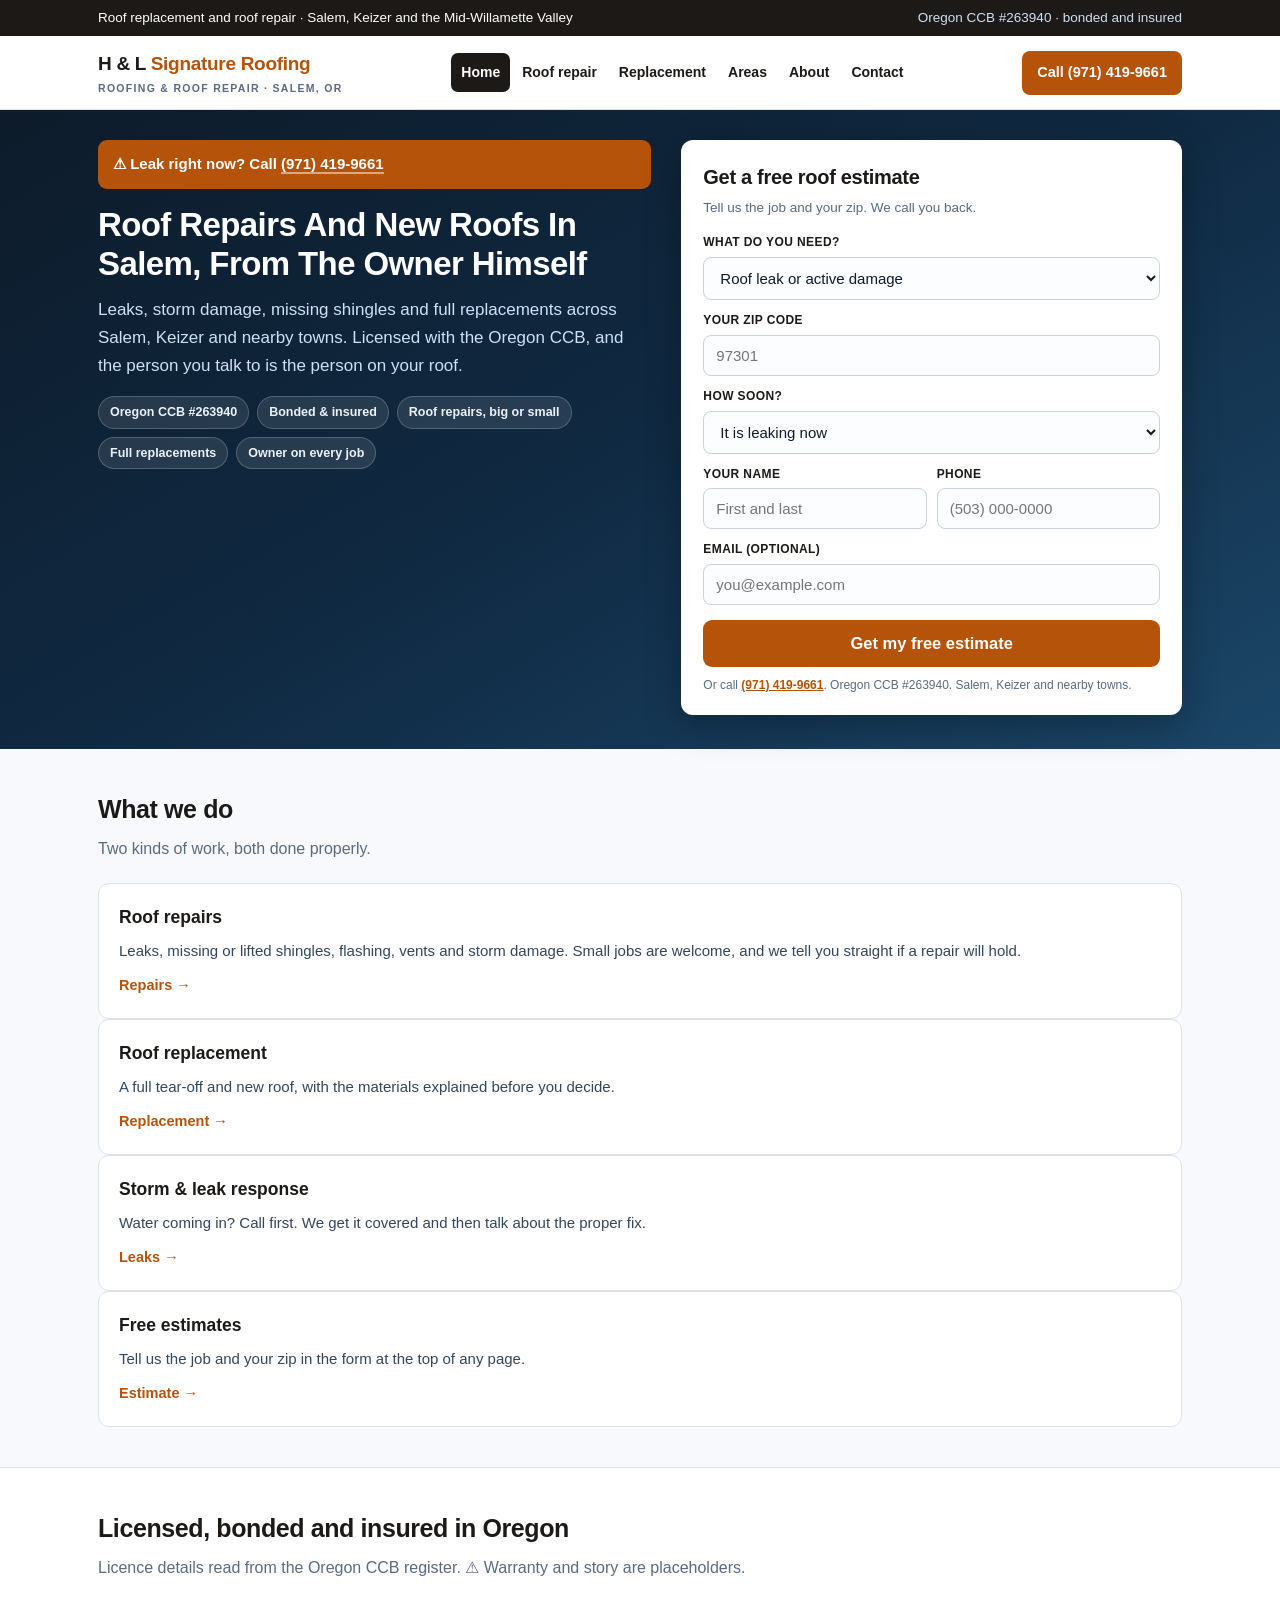
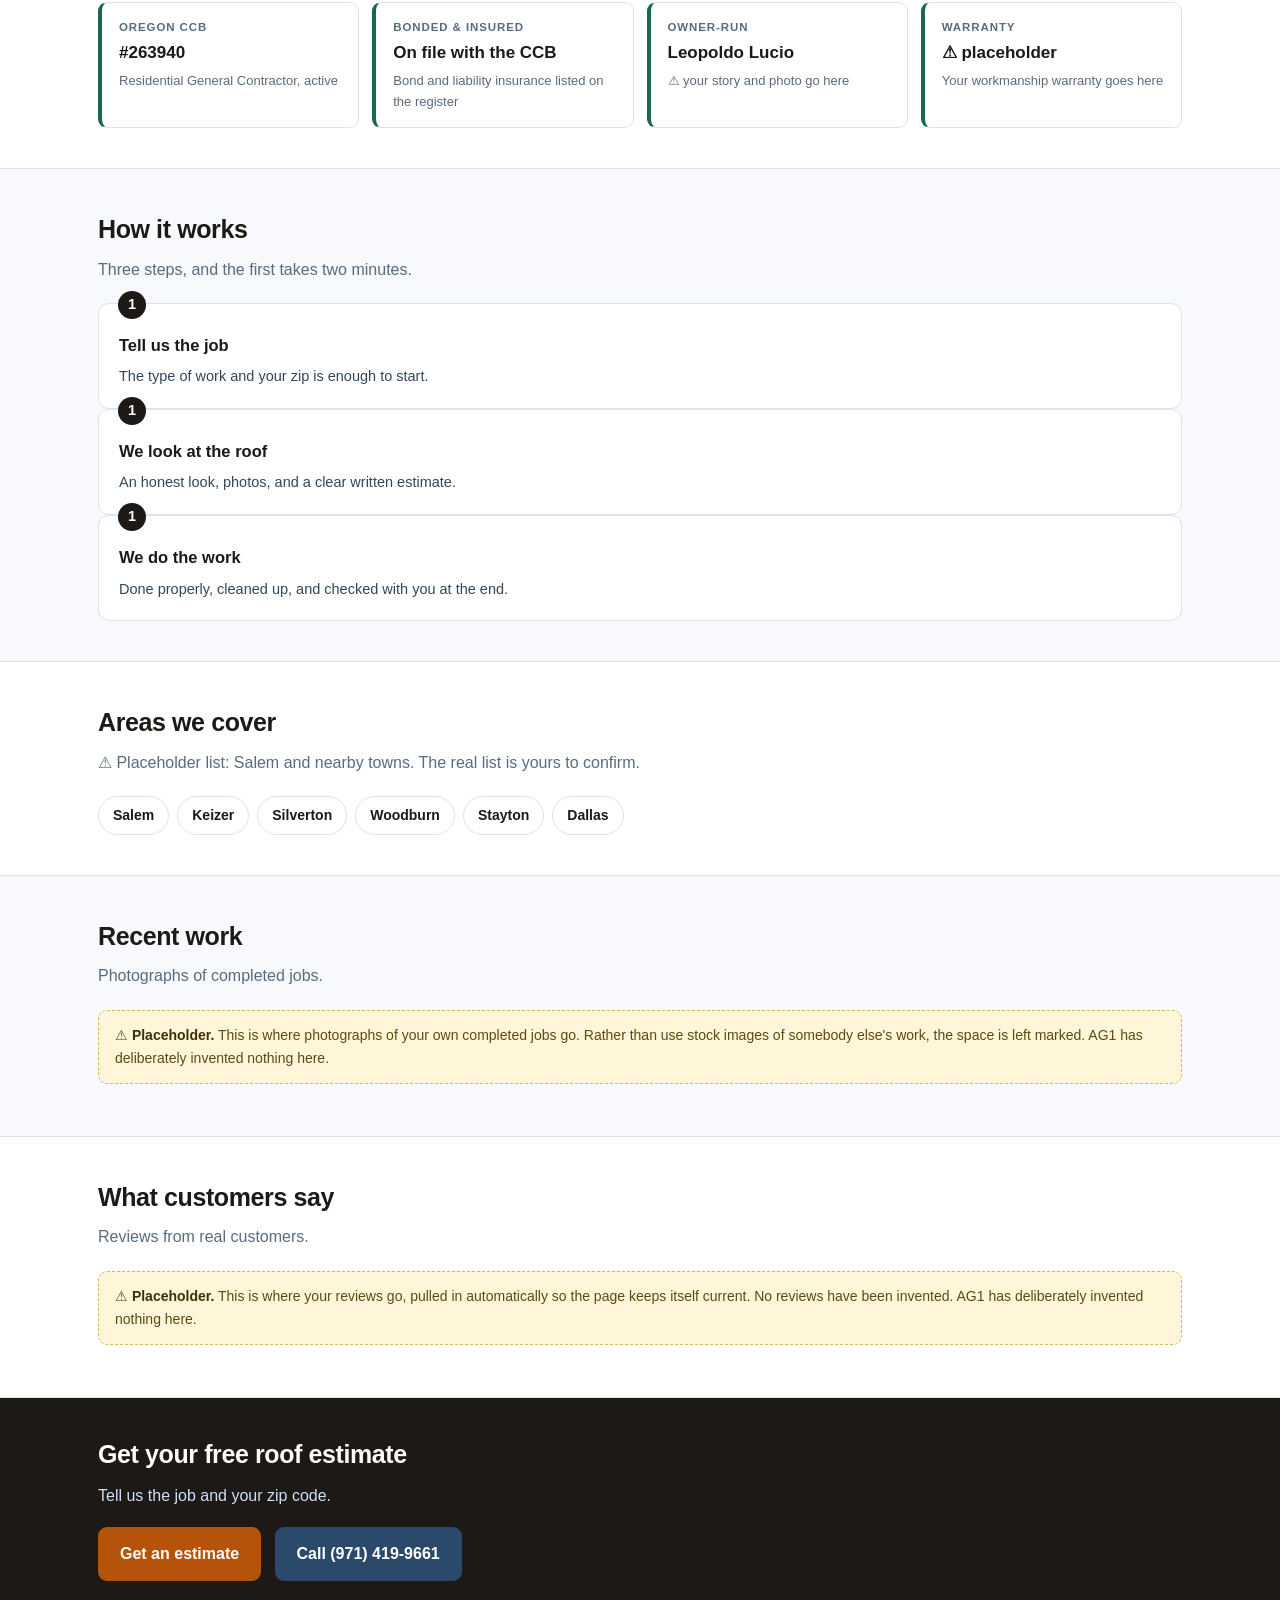
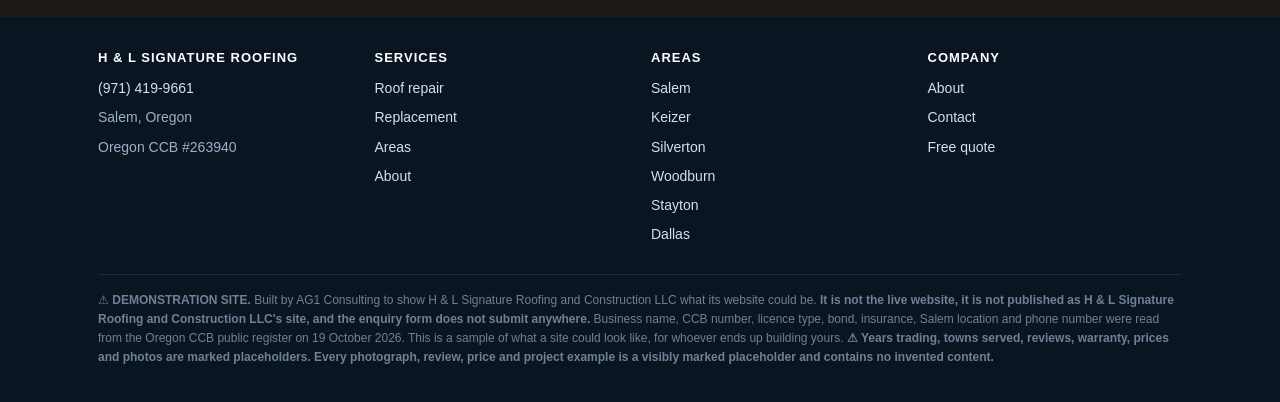
==== index.html @ 2bf4cd98 "Build AG1 asset pack" ====
<!doctype html>
<html lang="en"><head><meta charset="utf-8">
<meta name="viewport" content="width=device-width,initial-scale=1">
<meta name="robots" content="noindex,nofollow">
<title>Roofing &amp; Roof Repair in Salem, OR | H &amp; L Signature Roofing</title><meta name="description" content="Owner-run roofing contractor in Salem, Oregon. Roof replacement, new roofs and roof repairs across Salem, Keizer and nearby towns. Oregon CCB #263940.">
<link rel="stylesheet" href="styles.css">
<script type="application/ld+json">{"@context":"https://schema.org","@type":"RoofingContractor","name":"H & L Signature Roofing and Construction LLC","telephone":"+19714199661","address":{"@type":"PostalAddress","addressLocality":"Salem","addressRegion":"OR","postalCode":"97305","addressCountry":"US"},"areaServed":["Salem OR","Keizer OR","Silverton OR","Woodburn OR","Stayton OR","Dallas OR"]}</script></head><body>
<div class="top"><div class="wrap"><span>Roof replacement and roof repair &middot; Salem, Keizer and the Mid-Willamette Valley</span><span class="em">Oregon CCB #263940 &middot; bonded and insured</span></div></div>
<header><div class="wrap">
<a class="logo" href="index.html">H &amp; L <span>Signature Roofing</span><small>Roofing &amp; roof repair &middot; Salem, OR</small></a>
<nav class="main"><a href="index.html" class="on">Home</a><a href="roof-repair.html">Roof repair</a><a href="roof-replacement.html">Replacement</a><a href="areas.html">Areas</a><a href="about.html">About</a><a href="contact.html">Contact</a></nav>
<a class="callbtn" href="tel:+19714199661">Call (971) 419-9661</a></div></header>
<section class="hero"><div class="wrap"><div class="grid">
<div><div class="urgent">&#9888; Leak right now? Call <a href="tel:+19714199661">(971) 419-9661</a></div><h1>Roof Repairs And New Roofs In Salem, From The Owner Himself</h1><p class="lede">Leaks, storm damage, missing shingles and full replacements across Salem, Keizer and nearby towns. Licensed with the Oregon CCB, and the person you talk to is the person on your roof.</p><div class="badges"><span>Oregon CCB #263940</span><span>Bonded &amp; insured</span><span>Roof repairs, big or small</span><span>Full replacements</span><span>Owner on every job</span></div></div>
<div><form class="quote" method="post" action="#" novalidate>
<h2>Get a free roof estimate</h2><div class="sub">Tell us the job and your zip. We call you back.</div>
<label for="jt">What do you need?</label>
<select id="jt" name="job_type"><option>Roof leak or active damage</option><option>Small repair (shingles, flashing, vents)</option><option>Storm or wind damage</option><option>Full roof replacement</option><option>New roof (new build or addition)</option><option>Roof inspection before buying or selling</option><option>Gutters or other exterior work</option></select>
<label for="zp">Your zip code</label>
<input id="zp" name="zip" placeholder="97301">
<label for="wh">How soon?</label>
<select id="wh" name="when"><option>It is leaking now</option><option>This week</option><option>Within a month</option><option>Planning ahead / getting pricing</option></select>
<div class="row"><div><label for="nm">Your name</label>
<input id="nm" name="name" placeholder="First and last"></div>
<div><label for="ph">Phone</label>
<input id="ph" name="phone" inputmode="tel" placeholder="(503) 000-0000"></div></div>
<label for="em">Email (optional)</label><input id="em" name="email" placeholder="you@example.com">
<button type="submit">Get my free estimate</button>
<div class="fine">Or call <a href="tel:+19714199661"><b>(971) 419-9661</b></a>. Oregon CCB #263940. Salem, Keizer and nearby towns.</div></form></div></div></div></section>
<section><div class="wrap"><h2 class="sec">What we do</h2><p class="sub">Two kinds of work, both done properly.</p><div class="c"><h3>Roof repairs</h3><p>Leaks, missing or lifted shingles, flashing, vents and storm damage. Small jobs are welcome, and we tell you straight if a repair will hold.</p><a href="roof-repair.html">Repairs &rarr;</a></div><div class="c"><h3>Roof replacement</h3><p>A full tear-off and new roof, with the materials explained before you decide.</p><a href="roof-replacement.html">Replacement &rarr;</a></div><div class="c"><h3>Storm &amp; leak response</h3><p>Water coming in? Call first. We get it covered and then talk about the proper fix.</p><a href="roof-repair.html">Leaks &rarr;</a></div><div class="c"><h3>Free estimates</h3><p>Tell us the job and your zip in the form at the top of any page.</p><a href="quote.html">Estimate &rarr;</a></div></div></section><section class="alt"><div class="wrap"><h2 class="sec">Licensed, bonded and insured in Oregon</h2><p class="sub">Licence details read from the Oregon CCB register. &#9888; Warranty and story are placeholders.</p><div class="trust"><div class="tr"><div class="k">Oregon CCB</div><div class="v">#263940</div><div class="s">Residential General Contractor, active</div></div><div class="tr"><div class="k">Bonded &amp; insured</div><div class="v">On file with the CCB</div><div class="s">Bond and liability insurance listed on the register</div></div><div class="tr"><div class="k">Owner-run</div><div class="v">Leopoldo Lucio</div><div class="s">&#9888; your story and photo go here</div></div><div class="tr"><div class="k">Warranty</div><div class="v">&#9888; placeholder</div><div class="s">Your workmanship warranty goes here</div></div></div></div></section><section><div class="wrap"><h2 class="sec">How it works</h2><p class="sub">Three steps, and the first takes two minutes.</p><div class="step"><h3>Tell us the job</h3><p>The type of work and your zip is enough to start.</p></div><div class="step"><h3>We look at the roof</h3><p>An honest look, photos, and a clear written estimate.</p></div><div class="step"><h3>We do the work</h3><p>Done properly, cleaned up, and checked with you at the end.</p></div></div></section><section class="alt"><div class="wrap"><h2 class="sec">Areas we cover</h2><p class="sub">&#9888; Placeholder list: Salem and nearby towns. The real list is yours to confirm.</p><div class="areas"><a href="area-salem.html">Salem</a><a href="area-keizer.html">Keizer</a><a href="area-silverton.html">Silverton</a><a href="area-woodburn.html">Woodburn</a><a href="area-stayton.html">Stayton</a><a href="area-dallas-or.html">Dallas</a></div></div></section><section><div class="wrap"><h2 class="sec">Recent work</h2><p class="sub">Photographs of completed jobs.</p><div class="ph">&#9888; <b>Placeholder.</b> This is where photographs of your own completed jobs go. Rather than use stock images of somebody else's work, the space is left marked. AG1 has deliberately invented nothing here.</div></div></section><section class="alt"><div class="wrap"><h2 class="sec">What customers say</h2><p class="sub">Reviews from real customers.</p><div class="ph">&#9888; <b>Placeholder.</b> This is where your reviews go, pulled in automatically so the page keeps itself current. No reviews have been invented. AG1 has deliberately invented nothing here.</div></div></section>
<section class="cta"><div class="wrap"><h2>Get your free roof estimate</h2><p>Tell us the job and your zip code.</p>
<a class="b" href="quote.html">Get an estimate</a> &nbsp;
<a class="b" style="background:#2b4a6b" href="tel:+19714199661">Call (971) 419-9661</a></div></section>
<footer><div class="wrap"><div class="g">
<div><h4>H &amp; L Signature Roofing</h4><ul><li><a href="tel:+19714199661">(971) 419-9661</a></li>
<li>Salem, Oregon</li><li>Oregon CCB #263940</li></ul></div>
<div><h4>Services</h4><ul><li><a href="roof-repair.html">Roof repair</a></li><li><a href="roof-replacement.html">Replacement</a></li><li><a href="areas.html">Areas</a></li><li><a href="about.html">About</a></li></ul></div>
<div><h4>Areas</h4><ul><li><a href="area-salem.html">Salem</a></li><li><a href="area-keizer.html">Keizer</a></li><li><a href="area-silverton.html">Silverton</a></li><li><a href="area-woodburn.html">Woodburn</a></li><li><a href="area-stayton.html">Stayton</a></li><li><a href="area-dallas-or.html">Dallas</a></li></ul></div>
<div><h4>Company</h4><ul><li><a href="about.html">About</a></li>
<li><a href="contact.html">Contact</a></li><li><a href="quote.html">Free quote</a></li></ul></div>
</div><div class="legal">&#9888; <b>DEMONSTRATION SITE.</b> Built by AG1 Consulting to show
H &amp; L Signature Roofing and Construction LLC what its website could be. <b>It is not the live website, it is not published as
H &amp; L Signature Roofing and Construction LLC's site, and the enquiry form does not submit anywhere.</b> Business name, CCB number, licence type, bond, insurance, Salem location and phone number were read from the Oregon CCB public register on 19 October 2026. This is a sample of what a site could look like, for whoever ends up building yours. <b>&#9888; Years trading, towns served, reviews, warranty, prices and photos are marked placeholders.</b>
<b>Every photograph, review, price and project example is a visibly marked placeholder and
contains no invented content.</b></div></div></footer></body></html>
---- styles.css ----
:root{
--ink:#0d1b2a;--navy:#1c1917;--slate:#486581;--line:#dbe4ee;--bg:#f7f9fc;--panel:#fff;
--rust:#b45309;--rust-d:#92400e;--amber:#f0a92c;--green:#17694a;--mut:#5a6b7f}
*{box-sizing:border-box}
html,body{margin:0;background:var(--bg);color:var(--ink);
font:16px/1.65 -apple-system,BlinkMacSystemFont,"Segoe UI",Roboto,Helvetica,Arial,sans-serif}
a{color:var(--rust)}
.wrap{max-width:1120px;margin:0 auto;padding:0 18px}
.top{background:var(--navy);color:#fff;font-size:13.5px}
.top .wrap{display:flex;gap:16px;align-items:center;justify-content:space-between;
padding:7px 18px;flex-wrap:wrap}
.top a{color:#ffd79a;text-decoration:none;font-weight:700}
.top .em{color:#cfe0f5}
header{background:var(--panel);border-bottom:1px solid var(--line);position:sticky;top:0;z-index:20}
header .wrap{display:flex;align-items:center;justify-content:space-between;padding:12px 18px;gap:14px}
.logo{font-weight:800;font-size:19px;letter-spacing:-.3px;color:var(--navy);text-decoration:none}
.logo span{color:var(--rust)}
.logo small{display:block;font-size:10.5px;letter-spacing:1.3px;text-transform:uppercase;
color:var(--mut);font-weight:700}
nav.main{display:flex;gap:2px;flex-wrap:wrap}
nav.main a{color:var(--navy);text-decoration:none;font-size:14px;font-weight:600;padding:8px 10px;
border-radius:7px}
nav.main a:hover{background:#eef3f9}
nav.main a.on{background:var(--navy);color:#fff}
.callbtn{background:var(--rust);color:#fff !important;padding:10px 15px;border-radius:8px;
text-decoration:none;font-weight:800;font-size:14.5px;white-space:nowrap}
.hero{background:linear-gradient(150deg,#0d1b2a 0%,#102a43 52%,#1b4668 100%);color:#fff;
padding:30px 0 34px}
.hero .grid{display:grid;grid-template-columns:1.05fr .95fr;gap:30px;align-items:start}
.hero h1{font-size:33px;line-height:1.2;margin:0 0 12px;letter-spacing:-.6px}
.hero p.lede{font-size:17px;color:#cfe0f5;margin:0 0 16px}
.badges{display:flex;gap:8px;flex-wrap:wrap;margin-top:16px}
.badges span{background:rgba(255,255,255,.1);border:1px solid rgba(255,255,255,.2);
border-radius:999px;padding:5px 11px;font-size:12.5px;color:#eaf2fb;font-weight:600}
.urgent{background:var(--rust);border-radius:9px;padding:12px 15px;margin-bottom:16px;
font-weight:700;font-size:15px}
.urgent a{color:#fff;text-decoration:none;border-bottom:2px solid rgba(255,255,255,.5)}
.quote{background:#fff;border-radius:12px;padding:21px 22px;box-shadow:0 10px 36px rgba(0,0,0,.28)}
.quote h2{margin:0 0 3px;font-size:20px;color:var(--navy);letter-spacing:-.3px}
.quote .sub{color:var(--mut);font-size:13.5px;margin-bottom:14px}
.quote label{display:block;font-size:12px;font-weight:800;color:var(--navy);
letter-spacing:.4px;text-transform:uppercase;margin:11px 0 4px}
.quote input,.quote select,.quote textarea{width:100%;padding:11px 12px;border:1px solid #c6d3e2;
border-radius:8px;font-size:15px;font-family:inherit;color:var(--ink);background:#fcfdff}
.quote .row{display:grid;grid-template-columns:1fr 1fr;gap:10px}
.quote button{width:100%;margin-top:15px;background:var(--rust);color:#fff;border:0;
border-radius:9px;padding:14px;font-size:16.5px;font-weight:800;cursor:pointer;font-family:inherit}
.quote button:hover{background:var(--rust-d)}
.quote .fine{color:var(--mut);font-size:12px;margin-top:9px;line-height:1.5}
section{padding:40px 0}
section.alt{background:var(--panel);border-top:1px solid var(--line);border-bottom:1px solid var(--line)}
h2.sec{font-size:25px;letter-spacing:-.4px;margin:0 0 6px;color:var(--navy)}
p.sub{color:var(--mut);margin:0 0 20px;font-size:16px}
.cards{display:grid;grid-template-columns:repeat(auto-fit,minmax(252px,1fr));gap:15px}
.c{background:#fff;border:1px solid var(--line);border-radius:11px;padding:19px 20px}
.c h3{margin:0 0 7px;font-size:17.5px;color:var(--navy)}
.c p{margin:0 0 9px;color:#33475b;font-size:15px}
.c a{font-weight:700;font-size:14.5px;text-decoration:none}
.c ul{margin:0;padding-left:19px;color:#33475b;font-size:14.5px}.c li{margin-bottom:5px}
.steps{counter-reset:s;display:grid;grid-template-columns:repeat(auto-fit,minmax(215px,1fr));gap:15px}
.step{background:#fff;border:1px solid var(--line);border-radius:11px;padding:19px 20px;
position:relative}
.step:before{counter-increment:s;content:counter(s);position:absolute;top:-13px;left:19px;
background:var(--navy);color:#fff;width:28px;height:28px;border-radius:50%;display:flex;
align-items:center;justify-content:center;font-weight:800;font-size:14.5px}
.step h3{margin:9px 0 6px;font-size:16.5px;color:var(--navy)}
.step p{margin:0;color:#33475b;font-size:14.5px}
.ph{background:#fff6d9;border:1px dashed #d8b65c;border-radius:9px;padding:13px 16px;
color:#5c4a12;font-size:14px;margin:12px 0}
.ph b{color:#3d3008}
.trust{display:grid;grid-template-columns:repeat(auto-fit,minmax(196px,1fr));gap:13px}
.tr{background:#fff;border:1px solid var(--line);border-left:4px solid var(--green);
border-radius:9px;padding:15px 17px}
.tr .k{font-size:11.5px;letter-spacing:.9px;text-transform:uppercase;color:var(--mut);font-weight:800}
.tr .v{font-size:17px;font-weight:800;color:var(--navy);margin-top:3px}
.tr .s{font-size:13px;color:var(--mut);margin-top:2px}
.areas{display:flex;flex-wrap:wrap;gap:8px}
.areas a{background:#fff;border:1px solid var(--line);border-radius:999px;padding:7px 14px;
text-decoration:none;color:var(--navy);font-weight:600;font-size:14px}
.areas a:hover{border-color:var(--rust);color:var(--rust)}
.cta{background:var(--navy);color:#fff;padding:36px 0}
.cta h2{color:#fff;font-size:25px;margin:0 0 8px;letter-spacing:-.4px}
.cta p{color:#cfe0f5;margin:0 0 17px}
.cta a.b{background:var(--rust);color:#fff;text-decoration:none;padding:14px 22px;
border-radius:9px;font-weight:800;display:inline-block}
footer{background:#0a1522;color:#9bb0c6;padding:30px 0 34px;font-size:14px}
footer a{color:#cfe0f5;text-decoration:none}
footer .g{display:grid;grid-template-columns:repeat(auto-fit,minmax(192px,1fr));gap:22px}
footer h4{color:#fff;font-size:13px;letter-spacing:1px;text-transform:uppercase;margin:0 0 9px}
footer ul{list-style:none;margin:0;padding:0}footer li{margin-bottom:6px}
footer .legal{border-top:1px solid #1b2a3c;margin-top:22px;padding-top:16px;font-size:12px;
color:#6f8196;line-height:1.6}
@media(max-width:900px){.hero .grid{grid-template-columns:1fr}.hero h1{font-size:27px}}
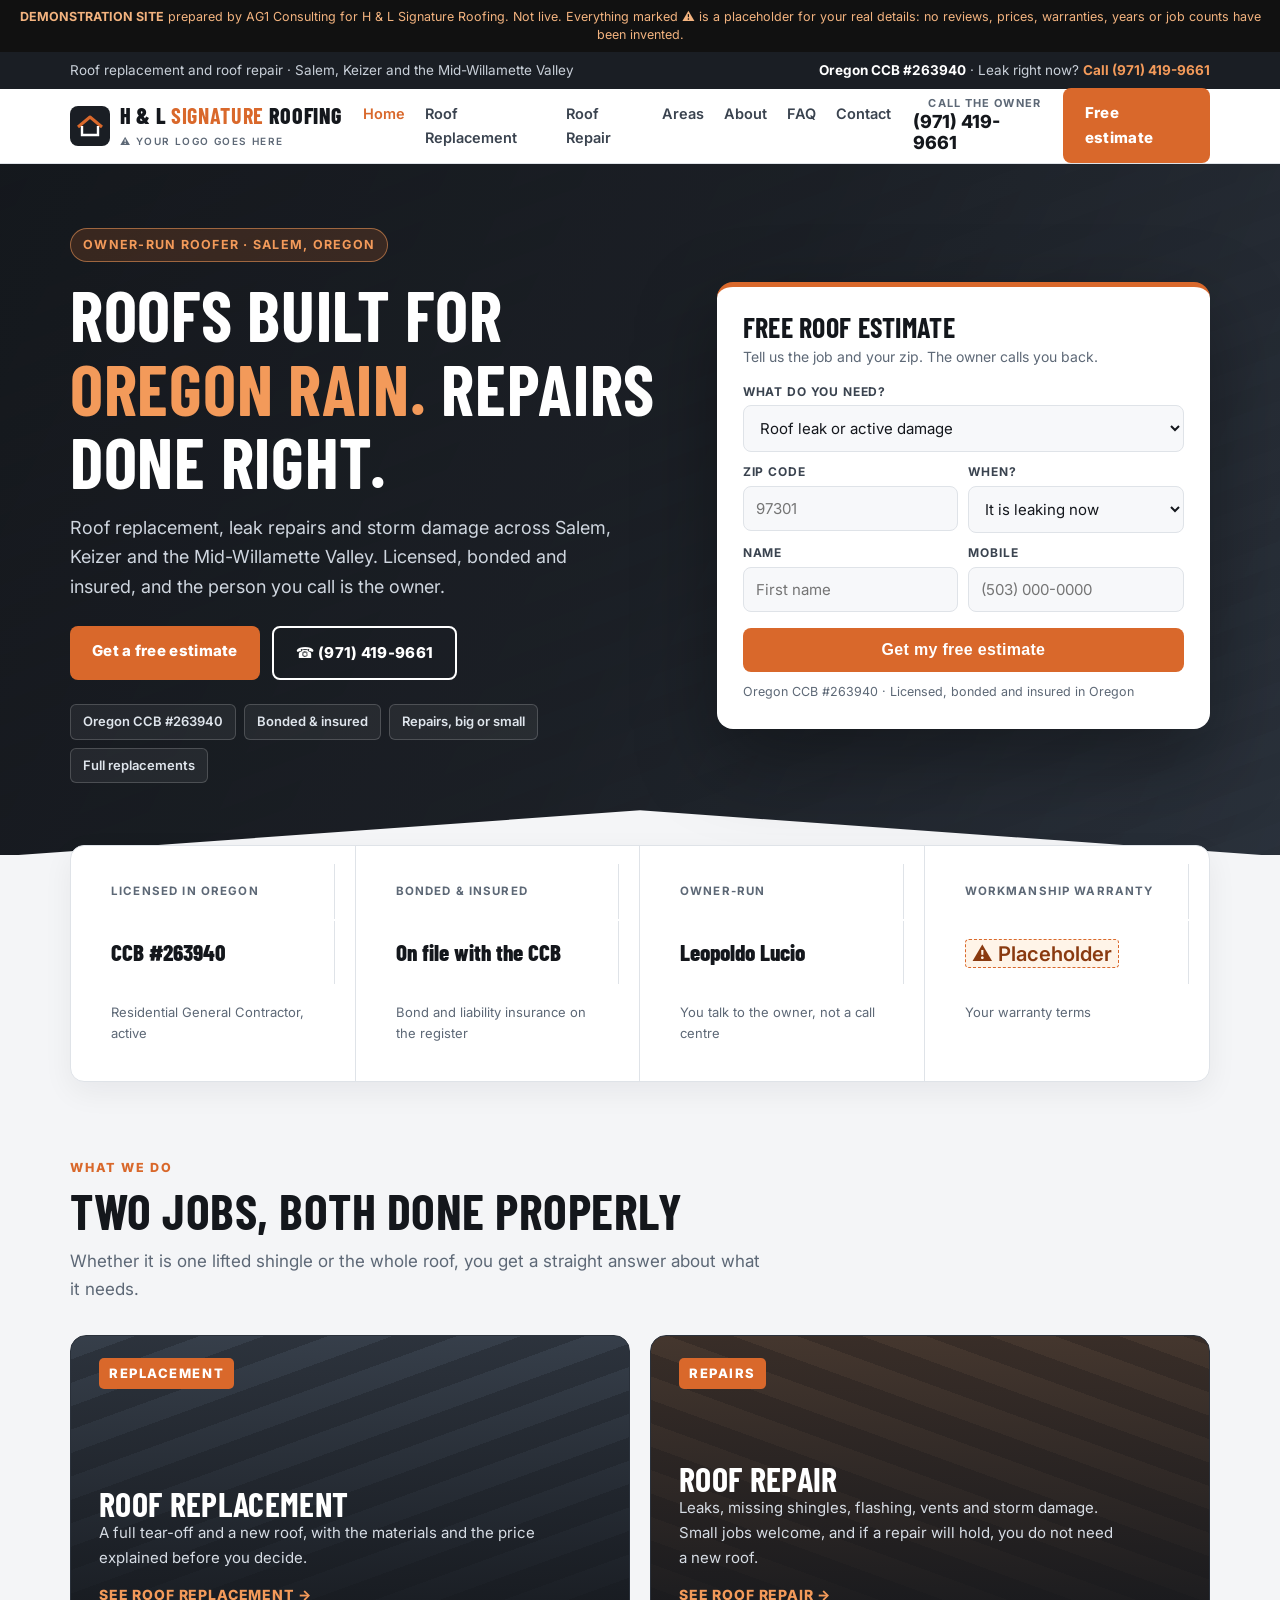
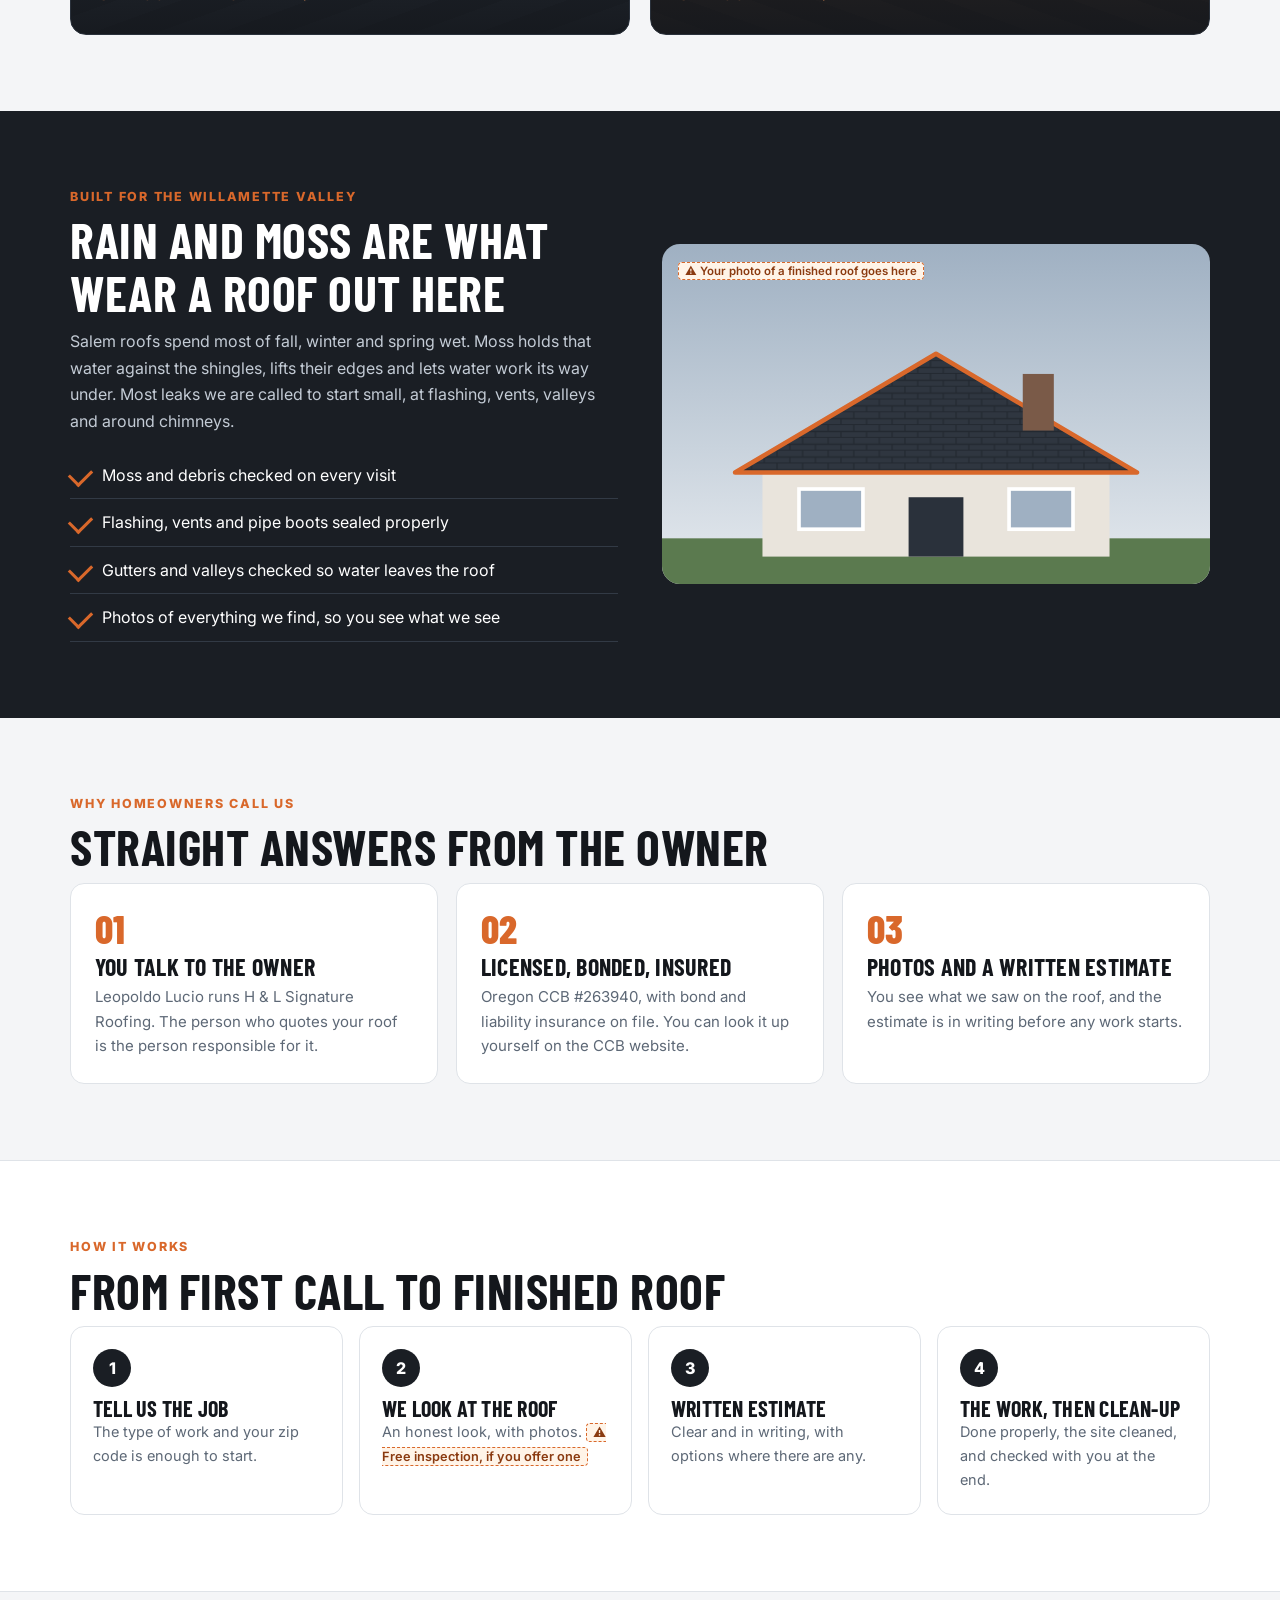
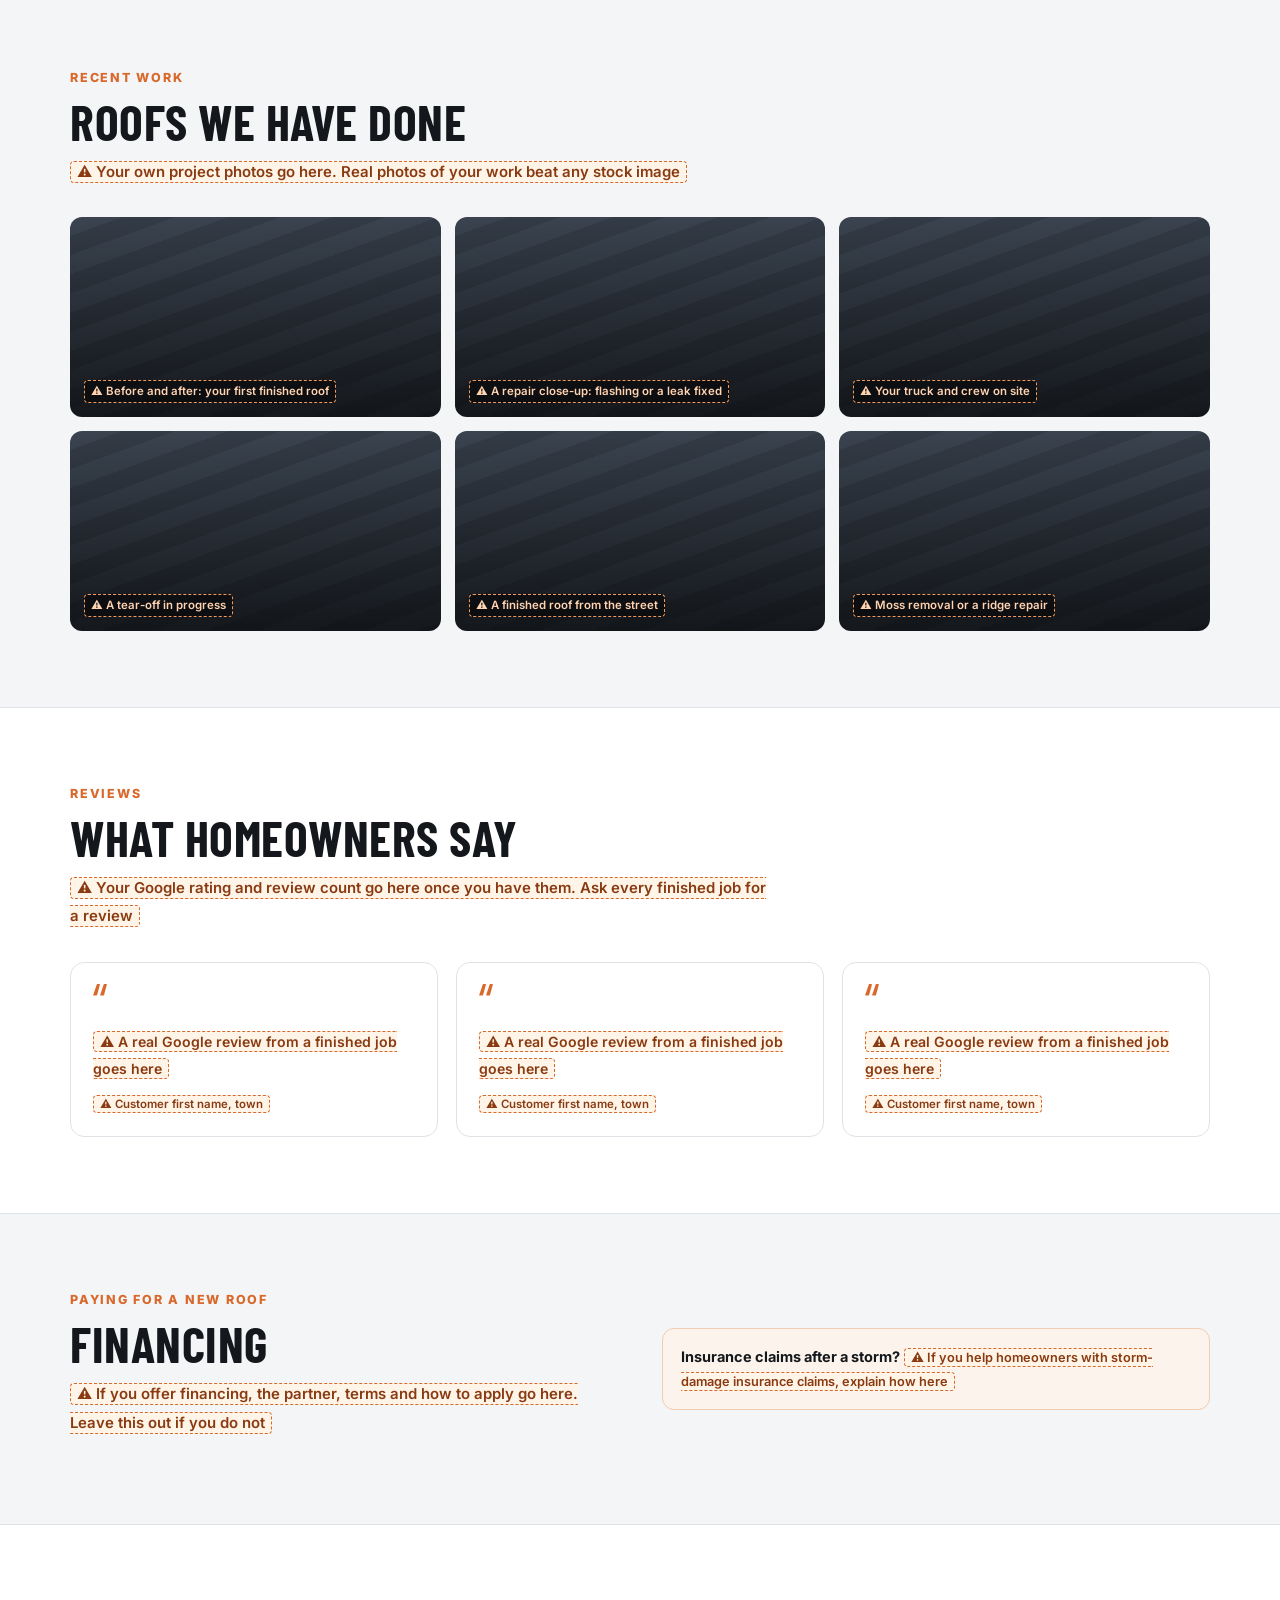
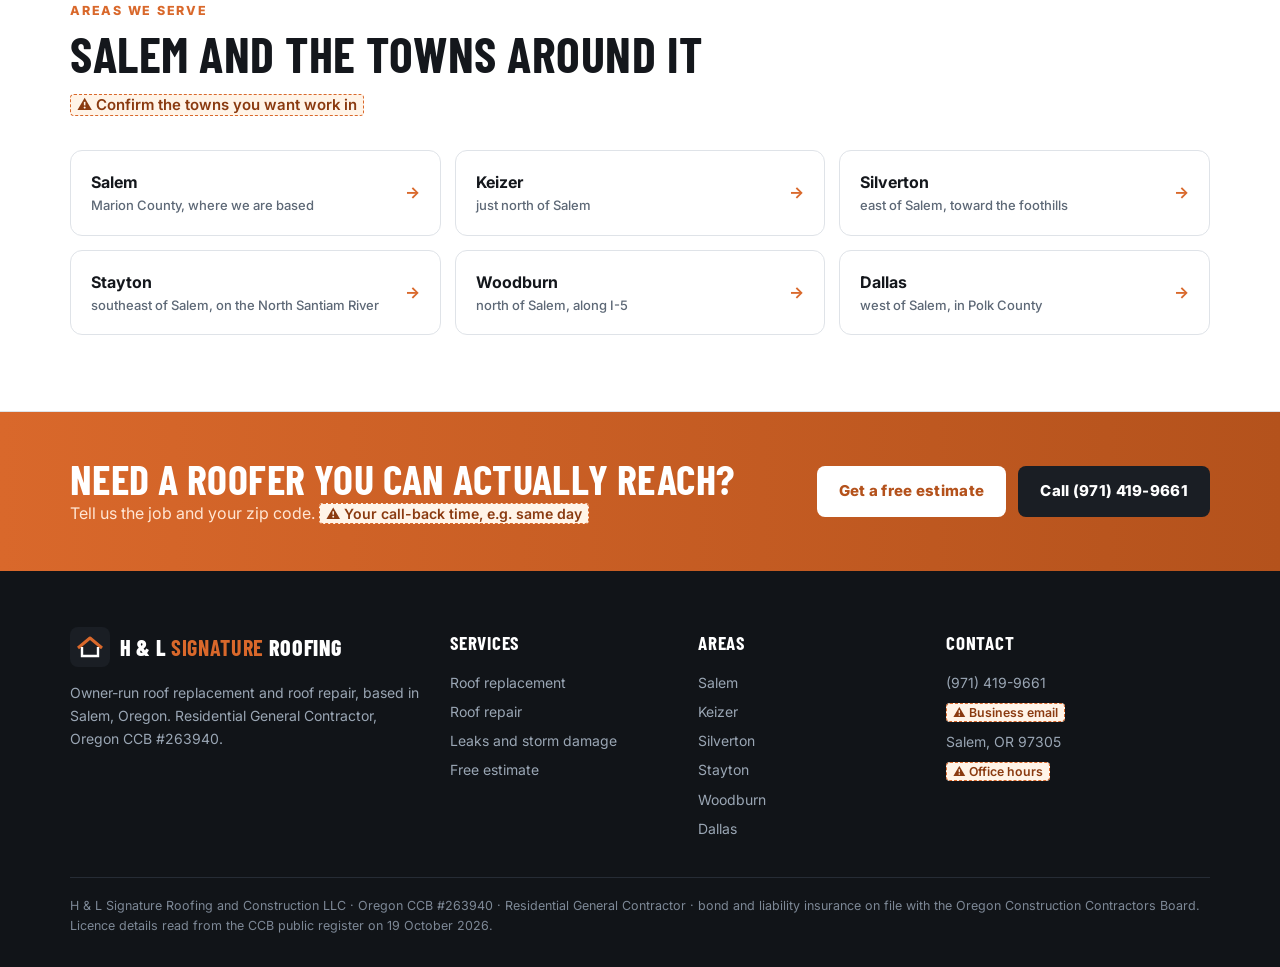
==== commit e6a3badf: "Build AG1 asset pack" ====
--- a/index.html
+++ b/index.html
@@ -1,45 +1,72 @@
-<!doctype html>
-<html lang="en"><head><meta charset="utf-8">
-<meta name="viewport" content="width=device-width,initial-scale=1">
-<meta name="robots" content="noindex,nofollow">
-<title>Roofing &amp; Roof Repair in Salem, OR | H &amp; L Signature Roofing</title><meta name="description" content="Owner-run roofing contractor in Salem, Oregon. Roof replacement, new roofs and roof repairs across Salem, Keizer and nearby towns. Oregon CCB #263940.">
+<!DOCTYPE html><html lang="en"><head><meta charset="utf-8"><meta name="viewport" content="width=device-width,initial-scale=1">
+<meta name="robots" content="noindex,nofollow"><title>Roofing &amp; Roof Repair in Salem, OR | H &amp; L Signature Roofing</title><meta name="description" content="Owner-run roofer in Salem, Oregon. Roof replacement, leak and storm repairs across Salem, Keizer and nearby towns. Oregon CCB #263940.">
+<link rel="preconnect" href="https://fonts.googleapis.com"><link href="https://fonts.googleapis.com/css2?family=Barlow+Condensed:wght@600;700;800&family=Inter:wght@400;500;600;700;800&display=swap" rel="stylesheet">
 <link rel="stylesheet" href="styles.css">
-<script type="application/ld+json">{"@context":"https://schema.org","@type":"RoofingContractor","name":"H & L Signature Roofing and Construction LLC","telephone":"+19714199661","address":{"@type":"PostalAddress","addressLocality":"Salem","addressRegion":"OR","postalCode":"97305","addressCountry":"US"},"areaServed":["Salem OR","Keizer OR","Silverton OR","Woodburn OR","Stayton OR","Dallas OR"]}</script></head><body>
-<div class="top"><div class="wrap"><span>Roof replacement and roof repair &middot; Salem, Keizer and the Mid-Willamette Valley</span><span class="em">Oregon CCB #263940 &middot; bonded and insured</span></div></div>
-<header><div class="wrap">
-<a class="logo" href="index.html">H &amp; L <span>Signature Roofing</span><small>Roofing &amp; roof repair &middot; Salem, OR</small></a>
-<nav class="main"><a href="index.html" class="on">Home</a><a href="roof-repair.html">Roof repair</a><a href="roof-replacement.html">Replacement</a><a href="areas.html">Areas</a><a href="about.html">About</a><a href="contact.html">Contact</a></nav>
-<a class="callbtn" href="tel:+19714199661">Call (971) 419-9661</a></div></header>
-<section class="hero"><div class="wrap"><div class="grid">
-<div><div class="urgent">&#9888; Leak right now? Call <a href="tel:+19714199661">(971) 419-9661</a></div><h1>Roof Repairs And New Roofs In Salem, From The Owner Himself</h1><p class="lede">Leaks, storm damage, missing shingles and full replacements across Salem, Keizer and nearby towns. Licensed with the Oregon CCB, and the person you talk to is the person on your roof.</p><div class="badges"><span>Oregon CCB #263940</span><span>Bonded &amp; insured</span><span>Roof repairs, big or small</span><span>Full replacements</span><span>Owner on every job</span></div></div>
-<div><form class="quote" method="post" action="#" novalidate>
-<h2>Get a free roof estimate</h2><div class="sub">Tell us the job and your zip. We call you back.</div>
-<label for="jt">What do you need?</label>
-<select id="jt" name="job_type"><option>Roof leak or active damage</option><option>Small repair (shingles, flashing, vents)</option><option>Storm or wind damage</option><option>Full roof replacement</option><option>New roof (new build or addition)</option><option>Roof inspection before buying or selling</option><option>Gutters or other exterior work</option></select>
-<label for="zp">Your zip code</label>
-<input id="zp" name="zip" placeholder="97301">
-<label for="wh">How soon?</label>
-<select id="wh" name="when"><option>It is leaking now</option><option>This week</option><option>Within a month</option><option>Planning ahead / getting pricing</option></select>
-<div class="row"><div><label for="nm">Your name</label>
-<input id="nm" name="name" placeholder="First and last"></div>
-<div><label for="ph">Phone</label>
-<input id="ph" name="phone" inputmode="tel" placeholder="(503) 000-0000"></div></div>
-<label for="em">Email (optional)</label><input id="em" name="email" placeholder="you@example.com">
-<button type="submit">Get my free estimate</button>
-<div class="fine">Or call <a href="tel:+19714199661"><b>(971) 419-9661</b></a>. Oregon CCB #263940. Salem, Keizer and nearby towns.</div></form></div></div></div></section>
-<section><div class="wrap"><h2 class="sec">What we do</h2><p class="sub">Two kinds of work, both done properly.</p><div class="c"><h3>Roof repairs</h3><p>Leaks, missing or lifted shingles, flashing, vents and storm damage. Small jobs are welcome, and we tell you straight if a repair will hold.</p><a href="roof-repair.html">Repairs &rarr;</a></div><div class="c"><h3>Roof replacement</h3><p>A full tear-off and new roof, with the materials explained before you decide.</p><a href="roof-replacement.html">Replacement &rarr;</a></div><div class="c"><h3>Storm &amp; leak response</h3><p>Water coming in? Call first. We get it covered and then talk about the proper fix.</p><a href="roof-repair.html">Leaks &rarr;</a></div><div class="c"><h3>Free estimates</h3><p>Tell us the job and your zip in the form at the top of any page.</p><a href="quote.html">Estimate &rarr;</a></div></div></section><section class="alt"><div class="wrap"><h2 class="sec">Licensed, bonded and insured in Oregon</h2><p class="sub">Licence details read from the Oregon CCB register. &#9888; Warranty and story are placeholders.</p><div class="trust"><div class="tr"><div class="k">Oregon CCB</div><div class="v">#263940</div><div class="s">Residential General Contractor, active</div></div><div class="tr"><div class="k">Bonded &amp; insured</div><div class="v">On file with the CCB</div><div class="s">Bond and liability insurance listed on the register</div></div><div class="tr"><div class="k">Owner-run</div><div class="v">Leopoldo Lucio</div><div class="s">&#9888; your story and photo go here</div></div><div class="tr"><div class="k">Warranty</div><div class="v">&#9888; placeholder</div><div class="s">Your workmanship warranty goes here</div></div></div></div></section><section><div class="wrap"><h2 class="sec">How it works</h2><p class="sub">Three steps, and the first takes two minutes.</p><div class="step"><h3>Tell us the job</h3><p>The type of work and your zip is enough to start.</p></div><div class="step"><h3>We look at the roof</h3><p>An honest look, photos, and a clear written estimate.</p></div><div class="step"><h3>We do the work</h3><p>Done properly, cleaned up, and checked with you at the end.</p></div></div></section><section class="alt"><div class="wrap"><h2 class="sec">Areas we cover</h2><p class="sub">&#9888; Placeholder list: Salem and nearby towns. The real list is yours to confirm.</p><div class="areas"><a href="area-salem.html">Salem</a><a href="area-keizer.html">Keizer</a><a href="area-silverton.html">Silverton</a><a href="area-woodburn.html">Woodburn</a><a href="area-stayton.html">Stayton</a><a href="area-dallas-or.html">Dallas</a></div></div></section><section><div class="wrap"><h2 class="sec">Recent work</h2><p class="sub">Photographs of completed jobs.</p><div class="ph">&#9888; <b>Placeholder.</b> This is where photographs of your own completed jobs go. Rather than use stock images of somebody else's work, the space is left marked. AG1 has deliberately invented nothing here.</div></div></section><section class="alt"><div class="wrap"><h2 class="sec">What customers say</h2><p class="sub">Reviews from real customers.</p><div class="ph">&#9888; <b>Placeholder.</b> This is where your reviews go, pulled in automatically so the page keeps itself current. No reviews have been invented. AG1 has deliberately invented nothing here.</div></div></section>
-<section class="cta"><div class="wrap"><h2>Get your free roof estimate</h2><p>Tell us the job and your zip code.</p>
-<a class="b" href="quote.html">Get an estimate</a> &nbsp;
-<a class="b" style="background:#2b4a6b" href="tel:+19714199661">Call (971) 419-9661</a></div></section>
-<footer><div class="wrap"><div class="g">
-<div><h4>H &amp; L Signature Roofing</h4><ul><li><a href="tel:+19714199661">(971) 419-9661</a></li>
-<li>Salem, Oregon</li><li>Oregon CCB #263940</li></ul></div>
-<div><h4>Services</h4><ul><li><a href="roof-repair.html">Roof repair</a></li><li><a href="roof-replacement.html">Replacement</a></li><li><a href="areas.html">Areas</a></li><li><a href="about.html">About</a></li></ul></div>
-<div><h4>Areas</h4><ul><li><a href="area-salem.html">Salem</a></li><li><a href="area-keizer.html">Keizer</a></li><li><a href="area-silverton.html">Silverton</a></li><li><a href="area-woodburn.html">Woodburn</a></li><li><a href="area-stayton.html">Stayton</a></li><li><a href="area-dallas-or.html">Dallas</a></li></ul></div>
-<div><h4>Company</h4><ul><li><a href="about.html">About</a></li>
-<li><a href="contact.html">Contact</a></li><li><a href="quote.html">Free quote</a></li></ul></div>
-</div><div class="legal">&#9888; <b>DEMONSTRATION SITE.</b> Built by AG1 Consulting to show
-H &amp; L Signature Roofing and Construction LLC what its website could be. <b>It is not the live website, it is not published as
-H &amp; L Signature Roofing and Construction LLC's site, and the enquiry form does not submit anywhere.</b> Business name, CCB number, licence type, bond, insurance, Salem location and phone number were read from the Oregon CCB public register on 19 October 2026. This is a sample of what a site could look like, for whoever ends up building yours. <b>&#9888; Years trading, towns served, reviews, warranty, prices and photos are marked placeholders.</b>
-<b>Every photograph, review, price and project example is a visibly marked placeholder and
-contains no invented content.</b></div></div></footer></body></html>+<script type="application/ld+json">{"@context": "https://schema.org", "@type": "RoofingContractor", "name": "H & L Signature Roofing and Construction LLC", "telephone": "+19714199661", "address": {"@type": "PostalAddress", "addressLocality": "Salem", "addressRegion": "OR", "postalCode": "97305", "addressCountry": "US"}, "areaServed": ["Salem, OR", "Keizer, OR", "Silverton, OR", "Stayton, OR", "Woodburn, OR", "Dallas, OR"], "url": "https://andrei170.github.io/hl-signature-roofing-demo/", "identifier": {"@type": "PropertyValue", "name": "Oregon CCB", "value": "263940"}}</script>
+</head><body>
+<div class="demo"><b>DEMONSTRATION SITE</b> prepared by AG1 Consulting for H &amp; L Signature Roofing. Not live. Everything marked &#9888; is a placeholder for your real details: no reviews, prices, warranties, years or job counts have been invented.</div>
+<div class="top"><div class="wrap"><span>Roof replacement and roof repair &middot; Salem, Keizer and the Mid-Willamette Valley</span><span><b>Oregon CCB #263940</b> &middot; Leak right now? <a href="tel:+19714199661">Call (971) 419-9661</a></span></div></div>
+<header class="site"><div class="wrap"><a class="logo" href="index.html"><span class="mk"><svg width="26" height="22" viewBox="0 0 26 22" aria-hidden="true"><path d="M1 12 13 2l12 10" fill="none" stroke="#d9682b" stroke-width="3" stroke-linejoin="round"/><path d="M5 11v9h16v-9" fill="none" stroke="#fff" stroke-width="2.4"/></svg></span><span><span class="tx">H &amp; L <b>Signature</b> Roofing</span><small>&#9888; YOUR LOGO GOES HERE</small></span></a>
+<nav class="main"><a href="index.html" class="on">Home</a><a href="roof-replacement.html">Roof Replacement</a><a href="roof-repair.html">Roof Repair</a><a href="areas.html">Areas</a><a href="about.html">About</a><a href="faq.html">FAQ</a><a href="contact.html">Contact</a></nav><div class="hcall"><small>Call the owner</small><a href="tel:+19714199661">(971) 419-9661</a></div><a class="btn" href="quote.html">Free estimate</a></div></header>
+<section class="hero"><div class="wrap grid">
+<div><span class="kicker">Owner-run roofer &middot; Salem, Oregon</span>
+<h1>Roofs Built For <em>Oregon Rain.</em> Repairs Done Right.</h1>
+<p class="lede">Roof replacement, leak repairs and storm damage across Salem, Keizer and the Mid-Willamette Valley. Licensed, bonded and insured, and the person you call is the owner.</p>
+<div class="cta-row"><a class="btn" href="quote.html">Get a free estimate</a><a class="btn ghost" href="tel:+19714199661">&#9742; (971) 419-9661</a></div>
+<div class="chips"><span>Oregon CCB #263940</span><span>Bonded &amp; insured</span><span>Repairs, big or small</span><span>Full replacements</span></div></div>
+<div class="panel" id="estimate"><h3>Free roof estimate</h3><div class="sub">Tell us the job and your zip. The owner calls you back.</div><form class="f"><label>What do you need?</label><select><option>Roof leak or active damage</option><option>Small repair (shingles, flashing, vents)</option><option>Storm or wind damage</option><option>Moss or debris problem</option><option>Full roof replacement</option><option>New roof (new build or addition)</option><option>Roof check before buying or selling</option></select><div class="two"><div><label>Zip code</label><input inputmode="numeric" placeholder="97301"></div><div><label>When?</label><select><option>It is leaking now</option><option>This week</option><option>Within a month</option><option>Planning ahead / getting pricing</option></select></div></div><div class="two"><div><label>Name</label><input placeholder="First name"></div><div><label>Mobile</label><input type="tel" placeholder="(503) 000-0000"></div></div><button class="btn" type="submit">Get my free estimate</button><div class="ok-msg">&#10004; Demo only: on the live site this lands in your phone and your CRM, and the homeowner gets a text back straight away.</div><div class="fine">Oregon CCB #263940 &middot; Licensed, bonded and insured in Oregon</div></form></div>
+</div></section><section style="padding:0"><div class="wrap"><div class="trust"><div><div class="k">Licensed in Oregon</div><div class="v">CCB #263940</div><div class="s">Residential General Contractor, active</div></div><div><div class="k">Bonded &amp; insured</div><div class="v">On file with the CCB</div><div class="s">Bond and liability insurance on the register</div></div><div><div class="k">Owner-run</div><div class="v">Leopoldo Lucio</div><div class="s">You talk to the owner, not a call centre</div></div><div><div class="k">Workmanship warranty</div><div class="v"><span class="ph">&#9888; Placeholder</span></div><div class="s">Your warranty terms</div></div></div></div></section>
+<section class="s"><div class="wrap"><div class="eyebrow">What we do</div><h2 class="t">Two jobs, both done properly</h2>
+<p class="st">Whether it is one lifted shingle or the whole roof, you get a straight answer about what it needs.</p>
+<div class="svc">
+<a class="sv" href="roof-replacement.html" style="--g:repeating-linear-gradient(160deg,#3a434f 0 22px,#2f3640 22px 44px)"><span class="ic">Replacement</span><h3>Roof Replacement</h3><p>A full tear-off and a new roof, with the materials and the price explained before you decide.</p><div class="go">See roof replacement &rarr;</div></a>
+<a class="sv" href="roof-repair.html" style="--g:repeating-linear-gradient(20deg,#4a3a30 0 22px,#3d3029 22px 44px)"><span class="ic">Repairs</span><h3>Roof Repair</h3><p>Leaks, missing shingles, flashing, vents and storm damage. Small jobs welcome, and if a repair will hold, you do not need a new roof.</p><div class="go">See roof repair &rarr;</div></a>
+</div></div></section>
+
+<section class="s dark"><div class="wrap split"><div><div class="eyebrow">Built for the Willamette Valley</div>
+<h2 class="t">Rain and moss are what wear a roof out here</h2>
+<p>Salem roofs spend most of fall, winter and spring wet. Moss holds that water against the shingles, lifts their edges and lets water work its way under. Most leaks we are called to start small, at flashing, vents, valleys and around chimneys.</p>
+<ul class="ticks" style="margin-top:18px"><li>Moss and debris checked on every visit</li><li>Flashing, vents and pipe boots sealed properly</li><li>Gutters and valleys checked so water leaves the roof</li><li>Photos of everything we find, so you see what we see</li></ul></div>
+<div class="roofart"><div class="tag"><span class="ph">&#9888; Your photo of a finished roof goes here</span></div><svg viewBox="0 0 600 300" preserveAspectRatio="xMidYMax meet"><defs><pattern id="sh" width="28" height="14" patternUnits="userSpaceOnUse"><rect width="28" height="14" fill="#2f3640"/><path d="M0 13.5h28M14 0v7M0 7h28M0 7v7M28 7v7" stroke="#232931" stroke-width="1.4"/></pattern></defs><rect x="0" y="250" width="600" height="50" fill="#5b7a4f"/><rect x="110" y="170" width="380" height="100" fill="#e9e4dc"/><polygon points="80,178 300,48 520,178" fill="url(#sh)"/><polygon points="80,178 300,48 520,178" fill="none" stroke="#d9682b" stroke-width="5" stroke-linejoin="round"/><rect x="395" y="70" width="34" height="62" fill="#7a5a48"/><rect x="270" y="205" width="60" height="65" fill="#2a313b"/><rect x="150" y="196" width="70" height="44" fill="#9fb0c2" stroke="#fff" stroke-width="4"/><rect x="380" y="196" width="70" height="44" fill="#9fb0c2" stroke="#fff" stroke-width="4"/></svg></div></div></section>
+
+<section class="s"><div class="wrap"><div class="eyebrow">Why homeowners call us</div><h2 class="t">Straight answers from the owner</h2>
+<div class="feat">
+<div class="fc"><div class="n">01</div><h3>You talk to the owner</h3><p>Leopoldo Lucio runs H &amp; L Signature Roofing. The person who quotes your roof is the person responsible for it.</p></div>
+<div class="fc"><div class="n">02</div><h3>Licensed, bonded, insured</h3><p>Oregon CCB #263940, with bond and liability insurance on file. You can look it up yourself on the CCB website.</p></div>
+<div class="fc"><div class="n">03</div><h3>Photos and a written estimate</h3><p>You see what we saw on the roof, and the estimate is in writing before any work starts.</p></div>
+</div></div></section>
+
+<section class="s alt"><div class="wrap"><div class="eyebrow">How it works</div><h2 class="t">From first call to finished roof</h2>
+<div class="steps">
+<div class="step"><h3>Tell us the job</h3><p>The type of work and your zip code is enough to start.</p></div>
+<div class="step"><h3>We look at the roof</h3><p>An honest look, with photos. <span class="ph">&#9888; Free inspection, if you offer one</span></p></div>
+<div class="step"><h3>Written estimate</h3><p>Clear and in writing, with options where there are any.</p></div>
+<div class="step"><h3>The work, then clean-up</h3><p>Done properly, the site cleaned, and checked with you at the end.</p></div>
+</div></div></section>
+
+<section class="s"><div class="wrap"><div class="eyebrow">Recent work</div><h2 class="t">Roofs we have done</h2>
+<p class="st"><span class="ph">&#9888; Your own project photos go here. Real photos of your work beat any stock image</span></p><div class="gal"><div class="gi"><span class="ph">&#9888; Before and after: your first finished roof</span></div><div class="gi"><span class="ph">&#9888; A repair close-up: flashing or a leak fixed</span></div><div class="gi"><span class="ph">&#9888; Your truck and crew on site</span></div><div class="gi"><span class="ph">&#9888; A tear-off in progress</span></div><div class="gi"><span class="ph">&#9888; A finished roof from the street</span></div><div class="gi"><span class="ph">&#9888; Moss removal or a ridge repair</span></div></div></div></section>
+
+<section class="s alt"><div class="wrap"><div class="eyebrow">Reviews</div><h2 class="t">What homeowners say</h2>
+<p class="st"><span class="ph">&#9888; Your Google rating and review count go here once you have them. Ask every finished job for a review</span></p><div class="revs"><div class="rv"><div class="q">&ldquo;</div><p><span class="ph">&#9888; A real Google review from a finished job goes here</span></p><p style="font-size:13px;margin-top:12px"><span class="ph">&#9888; Customer first name, town</span></p></div><div class="rv"><div class="q">&ldquo;</div><p><span class="ph">&#9888; A real Google review from a finished job goes here</span></p><p style="font-size:13px;margin-top:12px"><span class="ph">&#9888; Customer first name, town</span></p></div><div class="rv"><div class="q">&ldquo;</div><p><span class="ph">&#9888; A real Google review from a finished job goes here</span></p><p style="font-size:13px;margin-top:12px"><span class="ph">&#9888; Customer first name, town</span></p></div></div></div></section>
+
+<section class="s"><div class="wrap split"><div><div class="eyebrow">Paying for a new roof</div><h2 class="t">Financing</h2>
+<p class="st" style="margin-bottom:12px"><span class="ph">&#9888; If you offer financing, the partner, terms and how to apply go here. Leave this out if you do not</span></p></div>
+<div class="note"><b>Insurance claims after a storm?</b> <span class="ph">&#9888; If you help homeowners with storm-damage insurance claims, explain how here</span></div></div></section>
+
+<section class="s alt"><div class="wrap"><div class="eyebrow">Areas we serve</div><h2 class="t">Salem and the towns around it</h2>
+<p class="st"><span class="ph">&#9888; Confirm the towns you want work in</span></p>
+<div class="towns"><a class="town" href="area-salem.html"><div>Salem<small>Marion County, where we are based</small></div><span>&rarr;</span></a><a class="town" href="area-keizer.html"><div>Keizer<small>just north of Salem</small></div><span>&rarr;</span></a><a class="town" href="area-silverton.html"><div>Silverton<small>east of Salem, toward the foothills</small></div><span>&rarr;</span></a><a class="town" href="area-stayton.html"><div>Stayton<small>southeast of Salem, on the North Santiam River</small></div><span>&rarr;</span></a><a class="town" href="area-woodburn.html"><div>Woodburn<small>north of Salem, along I-5</small></div><span>&rarr;</span></a><a class="town" href="area-dallas-or.html"><div>Dallas<small>west of Salem, in Polk County</small></div><span>&rarr;</span></a></div></div></section>
+<section class="band"><div class="wrap"><div><h2>Need a roofer you can actually reach?</h2><p>Tell us the job and your zip code. <span class="ph">&#9888; Your call-back time, e.g. same day</span></p></div><div class="cta-row" style="margin-top:0"><a class="btn" href="quote.html">Get a free estimate</a><a class="btn dark" href="tel:+19714199661">Call (971) 419-9661</a></div></div></section>
+<footer class="site"><div class="wrap"><div class="foot">
+<div><a class="logo" href="index.html"><span class="mk"><svg width="26" height="22" viewBox="0 0 26 22" aria-hidden="true"><path d="M1 12 13 2l12 10" fill="none" stroke="#d9682b" stroke-width="3" stroke-linejoin="round"/><path d="M5 11v9h16v-9" fill="none" stroke="#fff" stroke-width="2.4"/></svg></span><span class="tx" style="color:#fff">H &amp; L <b>Signature</b> Roofing</span></a>
+<p style="margin-top:14px">Owner-run roof replacement and roof repair, based in Salem, Oregon. Residential General Contractor, Oregon CCB #263940.</p></div>
+<div><h4>Services</h4><ul><li><a href="roof-replacement.html">Roof replacement</a></li><li><a href="roof-repair.html">Roof repair</a></li><li><a href="roof-repair.html#leaks">Leaks and storm damage</a></li><li><a href="quote.html">Free estimate</a></li></ul></div>
+<div><h4>Areas</h4><ul><li><a href="area-salem.html">Salem</a></li><li><a href="area-keizer.html">Keizer</a></li><li><a href="area-silverton.html">Silverton</a></li><li><a href="area-stayton.html">Stayton</a></li><li><a href="area-woodburn.html">Woodburn</a></li><li><a href="area-dallas-or.html">Dallas</a></li></ul></div>
+<div><h4>Contact</h4><ul><li><a href="tel:+19714199661">(971) 419-9661</a></li><li><span class="ph">&#9888; Business email</span></li><li>Salem, OR 97305</li><li><span class="ph">&#9888; Office hours</span></li></ul></div>
+</div><div class="legal">H &amp; L Signature Roofing and Construction LLC &middot; Oregon CCB #263940 &middot; Residential General Contractor &middot; bond and liability insurance on file with the Oregon Construction Contractors Board. Licence details read from the CCB public register on 19 October 2026.</div></div></footer>
+<div class="sticky-cta"><a class="btn dark" href="tel:+19714199661">&#9742; Call</a><a class="btn" href="quote.html">Free estimate</a></div>
+<script>
+document.querySelectorAll('form.f').forEach(function(f){f.addEventListener('submit',function(e){e.preventDefault();
+var m=f.querySelector('.ok-msg');if(m){m.style.display='block';}});});
+</script></body></html>
--- a/styles.css
+++ b/styles.css
@@ -1,93 +1,113 @@
-:root{
---ink:#0d1b2a;--navy:#1c1917;--slate:#486581;--line:#dbe4ee;--bg:#f7f9fc;--panel:#fff;
---rust:#b45309;--rust-d:#92400e;--amber:#f0a92c;--green:#17694a;--mut:#5a6b7f}
-*{box-sizing:border-box}
-html,body{margin:0;background:var(--bg);color:var(--ink);
-font:16px/1.65 -apple-system,BlinkMacSystemFont,"Segoe UI",Roboto,Helvetica,Arial,sans-serif}
-a{color:var(--rust)}
-.wrap{max-width:1120px;margin:0 auto;padding:0 18px}
-.top{background:var(--navy);color:#fff;font-size:13.5px}
-.top .wrap{display:flex;gap:16px;align-items:center;justify-content:space-between;
-padding:7px 18px;flex-wrap:wrap}
-.top a{color:#ffd79a;text-decoration:none;font-weight:700}
-.top .em{color:#cfe0f5}
-header{background:var(--panel);border-bottom:1px solid var(--line);position:sticky;top:0;z-index:20}
-header .wrap{display:flex;align-items:center;justify-content:space-between;padding:12px 18px;gap:14px}
-.logo{font-weight:800;font-size:19px;letter-spacing:-.3px;color:var(--navy);text-decoration:none}
-.logo span{color:var(--rust)}
-.logo small{display:block;font-size:10.5px;letter-spacing:1.3px;text-transform:uppercase;
-color:var(--mut);font-weight:700}
-nav.main{display:flex;gap:2px;flex-wrap:wrap}
-nav.main a{color:var(--navy);text-decoration:none;font-size:14px;font-weight:600;padding:8px 10px;
-border-radius:7px}
-nav.main a:hover{background:#eef3f9}
-nav.main a.on{background:var(--navy);color:#fff}
-.callbtn{background:var(--rust);color:#fff !important;padding:10px 15px;border-radius:8px;
-text-decoration:none;font-weight:800;font-size:14.5px;white-space:nowrap}
-.hero{background:linear-gradient(150deg,#0d1b2a 0%,#102a43 52%,#1b4668 100%);color:#fff;
-padding:30px 0 34px}
-.hero .grid{display:grid;grid-template-columns:1.05fr .95fr;gap:30px;align-items:start}
-.hero h1{font-size:33px;line-height:1.2;margin:0 0 12px;letter-spacing:-.6px}
-.hero p.lede{font-size:17px;color:#cfe0f5;margin:0 0 16px}
-.badges{display:flex;gap:8px;flex-wrap:wrap;margin-top:16px}
-.badges span{background:rgba(255,255,255,.1);border:1px solid rgba(255,255,255,.2);
-border-radius:999px;padding:5px 11px;font-size:12.5px;color:#eaf2fb;font-weight:600}
-.urgent{background:var(--rust);border-radius:9px;padding:12px 15px;margin-bottom:16px;
-font-weight:700;font-size:15px}
-.urgent a{color:#fff;text-decoration:none;border-bottom:2px solid rgba(255,255,255,.5)}
-.quote{background:#fff;border-radius:12px;padding:21px 22px;box-shadow:0 10px 36px rgba(0,0,0,.28)}
-.quote h2{margin:0 0 3px;font-size:20px;color:var(--navy);letter-spacing:-.3px}
-.quote .sub{color:var(--mut);font-size:13.5px;margin-bottom:14px}
-.quote label{display:block;font-size:12px;font-weight:800;color:var(--navy);
-letter-spacing:.4px;text-transform:uppercase;margin:11px 0 4px}
-.quote input,.quote select,.quote textarea{width:100%;padding:11px 12px;border:1px solid #c6d3e2;
-border-radius:8px;font-size:15px;font-family:inherit;color:var(--ink);background:#fcfdff}
-.quote .row{display:grid;grid-template-columns:1fr 1fr;gap:10px}
-.quote button{width:100%;margin-top:15px;background:var(--rust);color:#fff;border:0;
-border-radius:9px;padding:14px;font-size:16.5px;font-weight:800;cursor:pointer;font-family:inherit}
-.quote button:hover{background:var(--rust-d)}
-.quote .fine{color:var(--mut);font-size:12px;margin-top:9px;line-height:1.5}
-section{padding:40px 0}
-section.alt{background:var(--panel);border-top:1px solid var(--line);border-bottom:1px solid var(--line)}
-h2.sec{font-size:25px;letter-spacing:-.4px;margin:0 0 6px;color:var(--navy)}
-p.sub{color:var(--mut);margin:0 0 20px;font-size:16px}
-.cards{display:grid;grid-template-columns:repeat(auto-fit,minmax(252px,1fr));gap:15px}
-.c{background:#fff;border:1px solid var(--line);border-radius:11px;padding:19px 20px}
-.c h3{margin:0 0 7px;font-size:17.5px;color:var(--navy)}
-.c p{margin:0 0 9px;color:#33475b;font-size:15px}
-.c a{font-weight:700;font-size:14.5px;text-decoration:none}
-.c ul{margin:0;padding-left:19px;color:#33475b;font-size:14.5px}.c li{margin-bottom:5px}
-.steps{counter-reset:s;display:grid;grid-template-columns:repeat(auto-fit,minmax(215px,1fr));gap:15px}
-.step{background:#fff;border:1px solid var(--line);border-radius:11px;padding:19px 20px;
-position:relative}
-.step:before{counter-increment:s;content:counter(s);position:absolute;top:-13px;left:19px;
-background:var(--navy);color:#fff;width:28px;height:28px;border-radius:50%;display:flex;
-align-items:center;justify-content:center;font-weight:800;font-size:14.5px}
-.step h3{margin:9px 0 6px;font-size:16.5px;color:var(--navy)}
-.step p{margin:0;color:#33475b;font-size:14.5px}
-.ph{background:#fff6d9;border:1px dashed #d8b65c;border-radius:9px;padding:13px 16px;
-color:#5c4a12;font-size:14px;margin:12px 0}
-.ph b{color:#3d3008}
-.trust{display:grid;grid-template-columns:repeat(auto-fit,minmax(196px,1fr));gap:13px}
-.tr{background:#fff;border:1px solid var(--line);border-left:4px solid var(--green);
-border-radius:9px;padding:15px 17px}
-.tr .k{font-size:11.5px;letter-spacing:.9px;text-transform:uppercase;color:var(--mut);font-weight:800}
-.tr .v{font-size:17px;font-weight:800;color:var(--navy);margin-top:3px}
-.tr .s{font-size:13px;color:var(--mut);margin-top:2px}
-.areas{display:flex;flex-wrap:wrap;gap:8px}
-.areas a{background:#fff;border:1px solid var(--line);border-radius:999px;padding:7px 14px;
-text-decoration:none;color:var(--navy);font-weight:600;font-size:14px}
-.areas a:hover{border-color:var(--rust);color:var(--rust)}
-.cta{background:var(--navy);color:#fff;padding:36px 0}
-.cta h2{color:#fff;font-size:25px;margin:0 0 8px;letter-spacing:-.4px}
-.cta p{color:#cfe0f5;margin:0 0 17px}
-.cta a.b{background:var(--rust);color:#fff;text-decoration:none;padding:14px 22px;
-border-radius:9px;font-weight:800;display:inline-block}
-footer{background:#0a1522;color:#9bb0c6;padding:30px 0 34px;font-size:14px}
-footer a{color:#cfe0f5;text-decoration:none}
-footer .g{display:grid;grid-template-columns:repeat(auto-fit,minmax(192px,1fr));gap:22px}
-footer h4{color:#fff;font-size:13px;letter-spacing:1px;text-transform:uppercase;margin:0 0 9px}
-footer ul{list-style:none;margin:0;padding:0}footer li{margin-bottom:6px}
-footer .legal{border-top:1px solid #1b2a3c;margin-top:22px;padding-top:16px;font-size:12px;
-color:#6f8196;line-height:1.6}
-@media(max-width:900px){.hero .grid{grid-template-columns:1fr}.hero h1{font-size:27px}}
+
+:root{--ink:#14171c;--char:#1a1e24;--slate:#2a313b;--slate2:#3a434f;--mut:#5d6876;--line:#dfe3e8;--bg:#f4f5f7;
+--card:#fff;--acc:#d9682b;--acc2:#f39a5a;--accd:#b4521c;--cream:#fbf3ec;--ok:#2f8a5b}
+*{box-sizing:border-box;margin:0;padding:0}html{scroll-behavior:smooth}
+html,body{overflow-x:hidden}body{background:var(--bg);color:var(--ink);font:16px/1.65 Inter,system-ui,-apple-system,"Segoe UI",sans-serif}
+.grid>*,.split>*,.svc>*,.feat>*,.towns>*,.gal>*,.revs>*,.steps>*,.trust>*,.foot>*{min-width:0}
+a{color:inherit;text-decoration:none}img{max-width:100%}
+.wrap{max-width:1180px;margin:0 auto;padding:0 20px}
+h1,h2,h3,.disp{font-family:"Barlow Condensed",Oswald,Impact,sans-serif;font-weight:700;letter-spacing:.01em;line-height:1.05}
+.ph{background:#fff4e8;border:1px dashed var(--acc);color:#8a3a10;padding:1px 6px;border-radius:4px;font-size:.88em;font-family:Inter,sans-serif;font-weight:600;letter-spacing:0;text-transform:none}
+.demo{background:#111;color:#f3b37f;text-align:center;font-size:12.5px;padding:8px 14px;line-height:1.45}
+.top{background:var(--char);color:#c9d0d9;font-size:13.5px}
+.top .wrap{display:flex;justify-content:space-between;gap:12px;padding-top:7px;padding-bottom:7px;flex-wrap:wrap}
+.top b{color:#fff}.top a{color:var(--acc2);font-weight:700}
+header.site{position:sticky;top:0;z-index:50;background:rgba(255,255,255,.96);backdrop-filter:blur(8px);border-bottom:1px solid var(--line)}
+header.site .wrap{display:flex;align-items:center;gap:22px;height:74px}
+.logo{display:flex;align-items:center;gap:10px;white-space:nowrap}
+.logo .mk{width:40px;height:40px;border-radius:8px;background:var(--char);display:grid;place-items:center;flex:none}
+.logo .tx{font-family:"Barlow Condensed",sans-serif;font-weight:800;font-size:22px;line-height:1;text-transform:uppercase;letter-spacing:.03em}
+.logo .tx b{color:var(--acc)}.logo small{display:block;font:600 10px Inter,sans-serif;color:var(--mut);letter-spacing:.14em;margin-top:3px}
+nav.main{display:flex;gap:20px;margin-left:auto;font-weight:600;font-size:14.5px}
+nav.main a{color:var(--slate2)}nav.main a:hover,nav.main a.on{color:var(--acc)}
+.hcall{display:flex;flex-direction:column;align-items:flex-end;line-height:1.2}
+.hcall small{font-size:11px;color:var(--mut);text-transform:uppercase;letter-spacing:.1em;font-weight:700}
+.hcall a{font-weight:800;font-size:18px;color:var(--ink)}
+.btn{display:inline-block;background:var(--acc);color:#fff;font-weight:800;padding:13px 22px;border-radius:8px;border:0;cursor:pointer;font-size:15px;letter-spacing:.02em;transition:background .15s}
+.btn:hover{background:var(--accd)}.btn.ghost{background:transparent;border:2px solid #fff;color:#fff}.btn.dark{background:var(--char)}
+@media(max-width:960px){nav.main{display:none}.hcall small{display:none}.hcall a{font-size:15px}}
+@media(max-width:520px){.hcall{display:none}header.site .wrap{gap:10px;height:64px}.logo .tx{font-size:17px}.logo small{display:none}
+.logo .mk{width:34px;height:34px}header.site .btn{padding:9px 12px;font-size:13px;margin-left:auto}.top .wrap span:first-child{display:none}}
+.hero{position:relative;color:#fff;overflow:hidden;padding:64px 0 72px;
+ background:linear-gradient(115deg,rgba(20,23,28,.97) 0%,rgba(26,30,36,.92) 52%,rgba(42,49,59,.75) 100%),
+ repeating-linear-gradient(160deg,#2a313b 0 22px,#262c35 22px 44px)}
+.hero:after{content:"";position:absolute;left:0;right:0;bottom:-1px;height:46px;background:var(--bg);clip-path:polygon(0 100%,50% 0,100% 100%)}
+.hero .grid{display:grid;grid-template-columns:1.1fr .9fr;gap:44px;align-items:center;position:relative;z-index:1}
+@media(max-width:940px){.hero .grid{grid-template-columns:1fr}}
+.kicker{display:inline-flex;gap:8px;align-items:center;background:rgba(217,104,43,.18);border:1px solid rgba(243,154,90,.55);color:var(--acc2);font-weight:700;font-size:12.5px;padding:6px 12px;border-radius:999px;text-transform:uppercase;letter-spacing:.1em}
+.hero h1{font-size:clamp(40px,6vw,70px);text-transform:uppercase;margin:16px 0 14px}.hero h1 em{font-style:normal;color:var(--acc2)}
+.hero p.lede{color:#cfd6df;font-size:18px;max-width:560px}
+.cta-row{display:flex;gap:12px;flex-wrap:wrap;margin-top:24px}
+.chips{display:flex;gap:8px;flex-wrap:wrap;margin-top:24px}
+.chips span{border:1px solid rgba(255,255,255,.18);background:rgba(255,255,255,.06);padding:6px 12px;border-radius:6px;font-size:13px;color:#dfe5ec;font-weight:600}
+.panel{background:#fff;color:var(--ink);border-radius:16px;padding:26px;box-shadow:0 30px 80px rgba(0,0,0,.35);border-top:5px solid var(--acc)}
+.panel h3{font-size:28px;text-transform:uppercase}.panel .sub{color:var(--mut);font-size:14px;margin:2px 0 14px}
+form.f label{display:block;font-size:12px;font-weight:700;color:var(--slate2);text-transform:uppercase;letter-spacing:.07em;margin:10px 0 4px}
+form.f input,form.f select,form.f textarea{width:100%;background:#f7f8fa;border:1px solid var(--line);color:var(--ink);padding:12px;border-radius:8px;font:15px Inter,sans-serif}
+form.f .two{display:grid;grid-template-columns:1fr 1fr;gap:10px}form.f .two>*{min-width:0}
+form.f .btn{width:100%;margin-top:16px;font-size:16px}
+.fine{font-size:12.5px;color:var(--mut);margin-top:10px}
+.ok-msg{display:none;margin-top:12px;background:#eaf6ef;border:1px solid var(--ok);color:#1d5c3b;padding:10px;border-radius:8px;font-size:14px}
+.trust{display:grid;grid-template-columns:repeat(4,1fr);gap:0;background:#fff;border:1px solid var(--line);border-radius:14px;margin-top:-10px;position:relative;z-index:2;box-shadow:0 10px 30px rgba(20,23,28,.06)}
+.trust div{padding:18px 20px;border-right:1px solid var(--line)}.trust div:last-child{border-right:0}
+.trust .k{font-size:11.5px;text-transform:uppercase;letter-spacing:.1em;color:var(--mut);font-weight:700}
+.trust .v{font-family:"Barlow Condensed",sans-serif;font-weight:800;font-size:23px;line-height:1.15;margin-top:2px}
+.trust .s{font-size:13px;color:var(--mut)}
+@media(max-width:900px){.trust{grid-template-columns:1fr 1fr}.trust div:nth-child(2){border-right:0}.trust div:nth-child(-n+2){border-bottom:1px solid var(--line)}}
+@media(max-width:480px){.trust{grid-template-columns:1fr}.trust div{border-right:0;border-bottom:1px solid var(--line)}}
+section.s{padding:76px 0}section.alt{background:#fff;border-top:1px solid var(--line);border-bottom:1px solid var(--line)}
+section.dark{background:var(--char);color:#fff}section.dark p.st,section.dark p{color:#c3cbd5}
+.eyebrow{color:var(--acc);font-weight:800;text-transform:uppercase;letter-spacing:.14em;font-size:12.5px}
+h2.t{font-size:clamp(32px,4.4vw,50px);text-transform:uppercase;margin:6px 0 10px}p.st{color:var(--mut);max-width:700px;margin-bottom:32px;font-size:17px}
+.svc{display:grid;grid-template-columns:1fr 1fr;gap:20px}@media(max-width:800px){.svc{grid-template-columns:1fr}}
+.sv{position:relative;border-radius:16px;overflow:hidden;min-height:300px;padding:28px;display:flex;flex-direction:column;justify-content:flex-end;color:#fff;
+ background:linear-gradient(180deg,rgba(20,23,28,.1),rgba(20,23,28,.92)),var(--g);border:1px solid #2a313b;transition:transform .2s}
+.sv:hover{transform:translateY(-3px)}.sv h3{font-size:34px;text-transform:uppercase}.sv p{color:#d6dce4;font-size:15px;max-width:440px}
+.sv .go{color:var(--acc2);font-weight:800;margin-top:12px;font-size:14px;text-transform:uppercase;letter-spacing:.06em}
+.sv .ic{position:absolute;top:22px;left:28px;font-size:13px;font-weight:800;text-transform:uppercase;letter-spacing:.12em;background:var(--acc);padding:5px 10px;border-radius:5px}
+.feat{display:grid;grid-template-columns:repeat(3,1fr);gap:18px}@media(max-width:900px){.feat{grid-template-columns:1fr}}
+.fc{background:var(--card);border:1px solid var(--line);border-radius:14px;padding:24px}
+section.dark .fc{background:#222831;border-color:#323a45}
+.fc .n{font-family:"Barlow Condensed",sans-serif;font-weight:800;font-size:40px;color:var(--acc);line-height:1}
+.fc h3{font-size:24px;text-transform:uppercase;margin:6px 0}.fc p{color:var(--mut);font-size:15px}
+.split{display:grid;grid-template-columns:1fr 1fr;gap:44px;align-items:center}@media(max-width:900px){.split{grid-template-columns:1fr}}
+.roofart{border-radius:18px;min-height:340px;position:relative;overflow:hidden;background:linear-gradient(180deg,#9fb0c2 0%,#c9d3dd 60%,#e6eaef 100%)}
+.roofart svg{position:absolute;inset:auto 0 0 0;width:100%;height:auto}
+.roofart .tag{position:absolute;top:16px;left:16px;right:16px;font-size:13px}
+ul.ticks{list-style:none}ul.ticks li{padding:10px 0 10px 32px;position:relative;border-bottom:1px solid var(--line)}
+section.dark ul.ticks li{border-color:#323a45}
+ul.ticks li:before{content:"";position:absolute;left:0;top:15px;width:18px;height:12px;border-left:3px solid var(--acc);border-bottom:3px solid var(--acc);transform:rotate(-45deg)}
+.steps{display:grid;grid-template-columns:repeat(4,1fr);gap:16px;counter-reset:s}@media(max-width:900px){.steps{grid-template-columns:1fr 1fr}}@media(max-width:480px){.steps{grid-template-columns:1fr}}
+.step{background:var(--card);border:1px solid var(--line);border-radius:14px;padding:22px;counter-increment:s}
+.step:before{content:counter(s);display:inline-grid;place-items:center;width:38px;height:38px;border-radius:50%;background:var(--char);color:#fff;font-weight:800;margin-bottom:10px}
+.step h3{font-size:22px;text-transform:uppercase}.step p{color:var(--mut);font-size:14.5px}
+.gal{display:grid;grid-template-columns:repeat(3,1fr);gap:14px}@media(max-width:800px){.gal{grid-template-columns:1fr 1fr}}@media(max-width:480px){.gal{grid-template-columns:1fr}}
+.gi{border-radius:12px;min-height:200px;display:flex;align-items:flex-end;padding:14px;color:#fff;font-size:13px;font-weight:600;
+ background:linear-gradient(180deg,transparent,rgba(0,0,0,.65)),repeating-linear-gradient(160deg,#3a434f 0 18px,#333b46 18px 36px)}
+.gi .ph{background:rgba(0,0,0,.45);color:#ffd2b0;border-color:#f39a5a}
+.revs{display:grid;grid-template-columns:repeat(3,1fr);gap:18px}@media(max-width:900px){.revs{grid-template-columns:1fr}}
+.rv{background:var(--card);border:1px solid var(--line);border-radius:14px;padding:22px}
+.rv .q{font-family:"Barlow Condensed",sans-serif;font-size:56px;line-height:.6;color:var(--acc)}.rv p{margin-top:10px;color:var(--mut)}
+.towns{display:grid;grid-template-columns:repeat(3,1fr);gap:14px}@media(max-width:800px){.towns{grid-template-columns:1fr 1fr}}@media(max-width:420px){.towns{grid-template-columns:1fr}}
+.town{background:var(--card);border:1px solid var(--line);border-radius:12px;padding:18px 20px;display:flex;justify-content:space-between;align-items:center;gap:10px;font-weight:700;transition:border-color .15s}
+.town:hover{border-color:var(--acc)}.town span{color:var(--acc)}.town small{display:block;color:var(--mut);font-weight:500;font-size:13px}
+.band{background:linear-gradient(90deg,var(--acc),var(--accd));color:#fff;padding:44px 0}
+.band .wrap{display:flex;gap:24px;align-items:center;justify-content:space-between;flex-wrap:wrap}
+.band h2{font-size:clamp(28px,3.6vw,42px);text-transform:uppercase}.band p{color:#ffe6d4}
+.band .btn{background:#fff;color:var(--accd)}.band .btn.dark{background:var(--char);color:#fff}
+details{background:var(--card);border:1px solid var(--line);border-radius:12px;padding:16px 20px;margin-bottom:10px}
+summary{cursor:pointer;font-weight:700;font-size:16.5px}details p{color:var(--mut);margin-top:10px}
+.pagehead{color:#fff;padding:58px 0 50px;position:relative;background:linear-gradient(115deg,rgba(20,23,28,.97),rgba(42,49,59,.86)),repeating-linear-gradient(160deg,#2a313b 0 22px,#262c35 22px 44px)}
+.pagehead h1{font-size:clamp(38px,5.4vw,62px);text-transform:uppercase;margin:8px 0}.pagehead p{color:#cfd6df;max-width:700px;font-size:18px}
+.crumb{font-size:13px;color:#9aa6b4}.crumb a{color:var(--acc2)}
+.note{background:var(--cream);border:1px solid #f0cdb2;border-radius:12px;padding:16px 18px;font-size:14.5px}
+.map{min-height:280px;border-radius:14px;border:1px solid var(--line);display:grid;place-items:center;color:var(--mut);text-align:center;padding:20px;
+ background:repeating-linear-gradient(0deg,#eef1f4 0 38px,#e7ebef 38px 40px),repeating-linear-gradient(90deg,transparent 0 38px,#e3e7ec 38px 40px)}
+footer.site{background:#111418;color:#9aa6b4;padding:56px 0 30px;font-size:14px}
+.foot{display:grid;grid-template-columns:1.6fr 1fr 1fr 1.2fr;gap:28px}@media(max-width:820px){.foot{grid-template-columns:1fr 1fr}}@media(max-width:460px){.foot{grid-template-columns:1fr}}
+footer.site h4{color:#fff;font-family:"Barlow Condensed",sans-serif;font-size:19px;text-transform:uppercase;margin-bottom:10px;letter-spacing:.04em}
+footer.site li{list-style:none;padding:3px 0}footer.site a:hover{color:#fff}
+footer.site .legal{border-top:1px solid #262c35;margin-top:34px;padding-top:18px;font-size:12.5px;color:#7d8896}
+.sticky-cta{display:none}
+@media(max-width:760px){.sticky-cta{display:flex;position:fixed;bottom:0;left:0;right:0;z-index:60;gap:8px;padding:10px;background:rgba(20,23,28,.97);border-top:1px solid #323a45}
+.sticky-cta a{flex:1;text-align:center;padding:13px 10px}body{padding-bottom:70px}}
